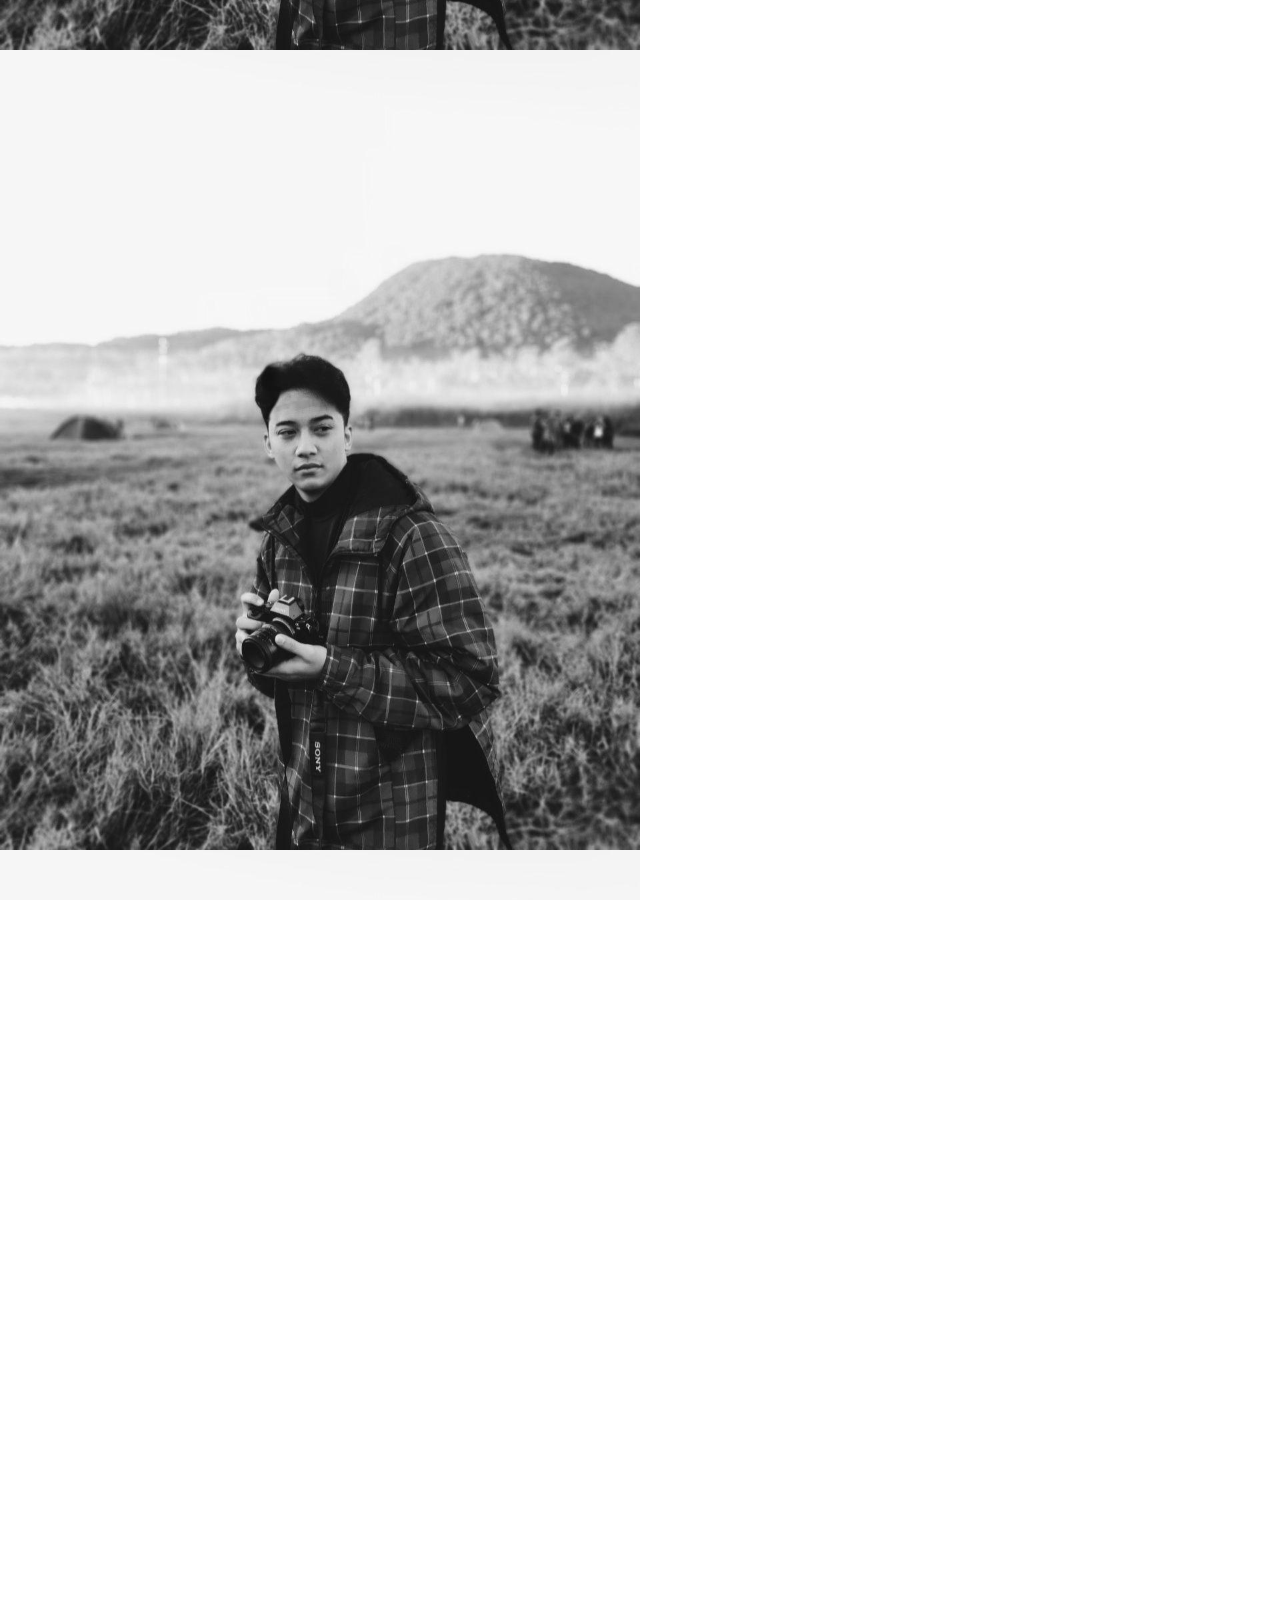
==== index.html @ 5ea64964 "Change Directory File" ====
<!doctype html>

<html lang="en">


<head>


  <!-- META -->
  <meta charset="utf-8">
  <meta name="robots" content="noodp">
  <meta name="viewport" content="width=device-width, initial-scale=1, maximum-scale=1, user-scalable=no">

  <!-- PAGE TITLE -->
  <title>Tirta - Identity</title>

  <!-- FAVICON -->
  <link rel="shortcut icon" href="assets/img/favicon.png">

  <!-- FONTS -->
  <link href="https://fonts.googleapis.com/css?family=Abril+Fatface%7CArapey&amp;subset=latin-ext" rel="stylesheet">

  <!-- STYLESHEETS -->
  <link rel="stylesheet" type="text/css" href="assets/css/plugins.css">
  <link rel="stylesheet" type="text/css" href="assets/css/main.css">


</head>


<body>


  <!-- PRELOADER -->
  <div class="preloader">

    <div class="spinner"></div>

  </div>
  <!-- /PRELOADER -->


  <!-- IMAGE CONTAINER -->
  <div class="image-container">

    <div class="background-img"></div>

  </div>
  <!-- /IMAGE CONTAINER -->


  <!-- CONTENT AREA -->
  <div class="content-area">


    <!-- CONTENT AREA INNER -->
    <div class="content-area-inner">


      <!-- INTRO -->
      <section id="intro">


        <!-- CONTAINER MID -->
        <div class="container-mid">


          <!-- ANIMATION CONTAINER -->
          <div class="animation-container animation-fade-down" data-animation-delay="0">

            <h1>I’m Tirta Yanuar,</h1>

          </div>
          <!-- /ANIMATION CONTAINER -->


          <!-- ANIMATION CONTAINER -->
          <div class="animation-container animation-fade-left" data-animation-delay="300">

            <p class="subline">hi, my name is tirta yanuar. Born on January 21, 1997, received a bachelor's degree in
              computer in 2019. a technology enthusiast and has more than 4 years of experience in the finance
              technology industry.</p>

          </div>
          <!-- /ANIMATION CONTAINER -->


          <!-- ANIMATION CONTAINER -->
          <div class="animation-container animation-fade-up" data-animation-delay="600">

            <a href="#about" class="smooth-scroll">Learn More<i class="fa fa-angle-down" aria-hidden="true"></i></a>

          </div>
          <!-- /ANIMATION CONTAINER -->


        </div>
        <!-- /CONTAINER MID -->


      </section>
      <!-- /INTRO -->


      <!-- ABOUT -->
      <section id="about">


        <h3 class="headline scroll-animated-from-right">About.</h3>

        <p class="scroll-animated-from-right">Experienced Software Engineer with a demonstrated history of working in
          Information Technology and Services Industry. Skills in using Java, Spring Boot, Hibernate, JPOS, SQL Server,
          MySQL, Integration Development core bussines with webservices. Currently working on changing Monolith
          Application into Microservice Application by implementing CI/CD, API Management, Health Check and
          Monitoring. I am a fast learner and comfortable working in a team, accept challenges, having good communication
          skills, remain focused and dedicated towards my work and responsibilities.</p>


      </section>
      <!-- /ABOUT -->


      <!-- SERVICE -->
      <section id="service">


        <h3 class="headline scroll-animated-from-right">Technical Skills</h3>


        <!-- SERVICE LIST -->
        <ul class="services-list">


          <li class="scroll-animated-from-right"><i class="fa fa-pencil-square-o" aria-hidden="true"></i>Java</li>
          <li class="scroll-animated-from-right"><i class="fa fa-eye" aria-hidden="true"></i>Spring Boot</li>
          <li class="scroll-animated-from-right"><i class="fa fa-database" aria-hidden="true"></i>MySQL</li>
          <li class="scroll-animated-from-right"><i class="fa fa-television" aria-hidden="true"></i>JPOS</li>
          <li class="scroll-animated-from-right"><i class="fa fa-square-o" aria-hidden="true"></i>GIT</li>


        </ul>
        <!-- /SERVICE LIST -->


      </section>
      <!-- /SERVICE -->


      <!-- WORK -->
      <section id="work">


        <h3 class="headline scroll-animated-from-right">My Work.</h3>


        <!-- SHOWCASE -->
        <div class="showcase">


          <!-- ITEM -->
          <div class="item scroll-animated-from-right">


            <!-- LIGHTBOX LINK -->
            <a href="#" data-featherlight="#item-1-lightbox">


              <!-- INFO -->
              <div class="info">


                <!-- CONTAINER MID -->
                <div class="container-mid">

                  <h5>PT. Pegadaian (Persero)</h5>
                  <p>Software Engineer - Middleware Back End Engineer</p>

                </div>
                <!-- /CONTAINER MID -->


              </div>
              <!-- /INFO -->


              <div class="background-image" style="background-image: url(assets/img/work/item-1.jpg)"></div>


            </a>
            <!-- /LIGHTBOX LINK -->


            <!-- LIGHTBOX -->
            <div id="item-1-lightbox" class="work-lightbox">


              <img class="img-responsive" src="assets/img/work/item-1.jpg" alt="image">

              <h3>PT. Pegadaian (Persero) · Full-time</h3>
              <p class="subline">Software Engineer - Middleware Back End Engineer</p>
              <p class="subline">Jan 2021 - Present · 1 yr 5 mos</p>
              <p class="subline">Jakarta, Indonesia</p>

              <p>Divisi PASTI (Pengembangan Aplikasi TI)<br />
                Department Middleware<br /></p>

              <p class="divisi">Responsibilities :<br />
                Changing Monolith
          Application into Microservices Application by implementing CI/CD, API Management, Health Check and
          Monitoring<br />
                Developing Doku Wallet Microservices <br />
                Developing Dukcapil Microservices<br />
                Developing BRI Microservices (API Prescreening)<br />
                Developing MPO(Multipayment Online) Agen Pegadaian Digital Services<br />
                Developing Agen Mitra products's channel (LOS PRIME, GADAI EFEK, BCA)<br />
                Identify and solve issue for Agent Mitra Product's Channel<br />
                Involved in Developing Direct Lending Product back-end service integrated with database, VA Payment
                and Bank Account (BNI, BCA).<br />
                Support SIT and UAT<br />
                Deployment, Test and Maintain<br />

                Technologies : Java, Spring Boot, DB2</p>


            </div>
            <!-- /LIGHTBOX -->


          </div>
          <!-- /ITEM -->


          <!-- ITEM -->
          <div class="item scroll-animated-from-right">


            <!-- LIGHTBOX LINK -->
            <a href="#" data-featherlight="#item-2-lightbox">


              <!-- INFO -->
              <div class="info">


                <!-- CONTAINER MID -->
                <div class="container-mid">

                  <h5>PT Phincon</h5>
                  <p>Technical Consultant</p>

                </div>
                <!-- /CONTAINER MID -->


              </div>
              <!-- /INFO -->


              <div class="background-image" style="background-image: url(assets/img/work/item-2.jpg)"></div>


            </a>
            <!-- /LIGHTBOX LINK -->


            <!-- LIGHTBOX -->
            <div id="item-2-lightbox" class="work-lightbox">


              <img class="img-responsive" src="assets/img/work/item-2.jpg" alt="image">

              <h3>PT Phincon</h3>
              <p class="subline">Technical Consultant</p>

              <p>Technical Consultant | Division of Middleware | Feb 2018 - December 2020 <br /> <br /> </p>
              <p class="phincon">
                TELEKOMUNIKASI INDONESIA (TELKOM) <br /><br />
                DEVELOPER OPERATIONS<br />
                Telkomsel TDW BAU 2019 Project | July 2020 - December 2020<br />
                Whitelist Mobile Subscriber Integrated Services Digital Network Number (MSISDN) for testing environment
                / Preproduction<br />
                Deployment web-api for Preproduction / Production environment <br />
                Deployment web-ui for Preproduction / Production environment<br />
                Build mobile android native (Preproduction - Production | debug and release version) <br />
                Build mobile iOS (Preproduction - Production | debug and release version)<br />
                SIT / UAT / FUT<br />
                Checking Log in Splunk alert, Monitoring New relic,  Monitoring Grafana (Incident, file system( House
                Keeping file, CPU, Memory), performance API)<br />
                <br /><br />
                DEVELOPER WEBMETHOD OF EAI NCX TLKM<br />
                Pengadaan Improvement Siebel dan EAI-NCX-TLKM Project |
                Juni 2020 - July 2020<br /><br />

                INDOSAT<br /><br />
                DEVELOPER ORACLE SERVICE BUS OF INDOSAT FAB ONLINE<br />
                Indosat Fab Online | March 2020 - May 2020<br /><br />

                TELEKOMUNIKASI INDONESIA (TELKOM)<br /><br />
                DEVELOPER WEBMETHOD OF EAI NCX RETAIL SYSTEM<br />
                Telkom Bucket Mandays MO Siebel and EAI-NCX Project | Sept 2019 - Feb 2020<br />
                Create Service for Modify Repricing BULK Order <br />
                Create Service for Disconnect BULK Order <br />
                Create Sevice for Upserting Milestone with Stored Procedure Siebel <br />
                Create Service for Special Number Order <br />
                Create Service for convert date from file SAMNAS (Suspend/Resume) Order<br /><br />

                QUALITY ASSURANCE OF EAI NCX RETAIL SYSTEM<br />
                Telkom NCX Retail Project | Aug 2018 - Feb 2019<br />
                Analyze API Create Customer and Account for Environtment TIBS<br />
                Create Order AO from SOAP UI & StarClick <br />
                Support testing Order CO, CN <br />
                Support SIT & UAT for Synchronize CA, BA & Service Request Module <br />
                Support SIT & UAT Order AO, SO, RO, DO, MO & Order Cancel <br />
                Complete Order from OSS <br />
                Check availability stock ODP on UIM <br />
                Retry or Re-process an order<br />
                Analysis Order Monitoring<br />
                Testing and Validation API for Customer<br />
                Deployment Object<br />
                Support Development Order Monitoring<br />
                Support Development Software AG<br /><br />

                INTEGRATION TESTER OF EAI NCX WHOLESALE SYSTEM<br />
                Telkom NCX Wholesale Project | Feb 2018 - July 2018<br />
                Synchronize CA BA Global Billing <br />
                Create Order AO,SO,RO,DO,MO,CO,Move from Siebel <br />
                Complete an Order from OSS <br />
                Check an order monitoring EAI Infussion (TOMSOM) <br />
                Check Order & Service request data on TIBs <br />
                Retry or Re-process an order <br />
                Configuration Product Pair<br />

              </p>
            </div>
            <!-- /LIGHTBOX -->


          </div>
          <!-- /ITEM -->


          <!-- ITEM -->
          <div class="item scroll-animated-from-right">


            <!-- LIGHTBOX LINK -->
            <a href="#" data-featherlight="#item-3-lightbox">


              <!-- INFO -->
              <div class="info">


                <!-- CONTAINER MID -->
                <div class="container-mid">

                  <h5>PT PUTRA SEJATI INDOMAKMUR</h5>
                  <p>IT Support</p>

                </div>
                <!-- /CONTAINER MID -->


              </div>
              <!-- /INFO -->


              <div class="background-image" style="background-image: url(assets/img/work/item-3.jpg)"></div>


            </a>
            <!-- /LIGHTBOX LINK -->


            <!-- LIGHTBOX -->
            <div id="item-3-lightbox" class="work-lightbox">


              <img class="img-responsive" src="assets/img/work/item-3.jpg" alt="image">

              <h3>PT PUTRA SEJATI INDOMAKMUR</h3>
              <p class="subline">IT Support</p>
              <p class="subline">IT Support | Aug 2014 - Oct 2014</p>

              <p>Support, identify, solve issue, test and Learn PHP Native</p>


            </div>
            <!-- /LIGHTBOX -->


          </div>
          <!-- /ITEM -->


        </div>
        <!-- /SHOWCASE -->

      </section>
      <!-- /WORK -->


      <!-- CONTACT -->
      <section id="contact">


        <h3 class="headline scroll-animated-from-right">Contact Me.</h3>


        <!-- CONTACT LIST -->
        <ul class="contact-list">

          <li class="scroll-animated-from-right"><i class="fa fa-mobile" aria-hidden="true"></i>+6281285044522</li>
          <li class="scroll-animated-from-right"><i class="fa fa-envelope-o"
              aria-hidden="true"></i>tirtayanuar21@gmail.com</li>

        </ul>
        <!-- /CONTACT LIST -->


        <!-- CONTACT FORM -->
        <form id="contact-form" action="assets/php/contact.php" method="post">


          <input id="contact-form-name" type="text" name="name" class="form-control scroll-animated-from-right"
            placeholder="* Your Name">

          <input id="contact-form-email" type="text" name="email" class="form-control scroll-animated-from-right"
            placeholder="* Your Email">

          <!-- PHANTOM ELEMENT ( HONEYPOT CAPTCHA FOR SECURITY ) -->
          <div class="fhp-input"><input id="contact-form-company" type="text" name="company" class="form-control"></div>
          <!-- /PHANTOM ELEMENT ( HONEYPOT CAPTCHA FOR SECURITY ) -->

          <textarea id="contact-form-message" name="message" class="form-control scroll-animated-from-right"
            placeholder="* Your Message"></textarea>

          <button type="submit" class="form-control scroll-animated-from-right">Send Mail</button>

          <div class="success-message">* The Email was Sent Successfully!</div>


        </form>
        <!-- /CONTACT FORM -->


      </section>
      <!-- /CONTACT -->


      <!-- FOOTER -->
      <section id="footer">


        <!-- SOCIAL ICONS -->
        <ul class="social-icons scroll-animated-from-right">


          <li><a href="https://www.instagram.com/tirtayanuar/"><i class="fa fa-instagram" aria-hidden="true"></i></a></li>
          <li><a href="https://api.whatsapp.com/send?phone=6281285044522"><i class="fa fa-whatsapp" aria-hidden="true"></i></a></li>
          <li><a href="https://www.linkedin.com/in/tirta-yanuar-038160159/"><i class="fa fa-linkedin" aria-hidden="true"></i></a></li>


        </ul>
        <!-- /SOCIAL ICONS -->


        <p class="scroll-animated-from-right">© 2017 Your Brand | Design by <a
            href="https://templatefoundation.com">Template Foundation</a></p>


      </section>
      <!-- /FOOTER -->


    </div>
    <!-- /CONTENT AREA INNER -->


  </div>
  <!-- /CONTENT AREA -->


  <!-- JAVASCRIPTS -->
  <script type="text/javascript" src="assets/js/plugins.js"></script>
  <script type="text/javascript" src="assets/js/main.js"></script>


</body>


</html>
---- assets/css/main.css ----
/******************************************************************


	------------------------
	-- TABLE OF CONTENTS --
	------------------------
	
	--  01. Basic
	--  02. Preloader
    --  03. Image Container
    --  04. Content Area
    --  05. Content Area --> Intro
    --  06. Content Area --> About
    --  07. Content Area --> Service
    --  08. Content Area --> Work
    --  09. Content Area --> Contact
    --  10. Content Area --> Footer
 
 
 ******************************************************************/




/** 1. Basic
*******************************************************************/

html
{
    font-size: 10px;
}

body
{
    font-family: 'Arapey', serif;
    font-weight: 300;
    font-style: normal;

    color: #000;
    background: #fff;

    -webkit-font-smoothing: antialiased;
}

h1,
h2,
h3,
h4,
h5,
h6
{
    font-family: 'Abril Fatface', cursive;
    font-weight: normal;

    letter-spacing: .05em;

    color: #000;;
}

h1
{
    font-size: 4.4rem;
}

h2
{
    font-size: 3.9rem;
}

h3
{
    font-size: 3.4rem;
}

h4
{
    font-size: 2.9rem;
}

h5
{
    font-size: 2.4rem;
}

h6
{
    font-size: 1.9rem;
}

p
{
    font-size: 1.8rem;
}

a,
a:hover,
a:focus
{
    cursor: pointer;
    -webkit-transition: all 300ms ease;
         -o-transition: all 300ms ease;
            transition: all 300ms ease;
    text-decoration: none;
}

a:hover
{
    color: #111;
}

@media (max-width:600px)
{
    html
    {
        font-size: 8px;
    }
}

@media (max-width:500px)
{
    html
    {
        font-size: 7px;
    }
}



/** 2. Preloader
*******************************************************************/

.preloader
{
    position: fixed;
    z-index: 100000;
    bottom: 0;
    left: 0;

    overflow: hidden;

    width: 100%;
    height: 100%;

    background: #fff;
}

.preloader.hide-preloader
{
    height: 0;
    
    -webkit-transition: .7s ease .3s;
         -o-transition: .7s ease .3s;
            transition: .7s ease .3s;
}

.preloader .spinner
{
    position: absolute;
    top: 50%;
    left: 50%;

    display: block;

    width: 50px;
    height: 50px;
    margin-top: -25px;
    margin-left: -25px;

    -webkit-animation: spinner-pulse .6s infinite ease-in-out;
            animation: spinner-pulse .6s infinite ease-in-out;
    text-align: center;

    opacity: 1;
    border-radius: 100%;
    background-color: #111;
}

.preloader.hide-preloader .spinner
{
    opacity: 0;
    
    -webkit-transition: .3s ease;
         -o-transition: .3s ease;
            transition: .3s ease;
}

@-webkit-keyframes spinner-pulse
{
    0%
    {
        -webkit-transform: scale(0);
    }
    100%
    {
        -webkit-transform: scale(1.0);

        opacity: 0;
    }
}

@keyframes spinner-pulse
{
    0%
    {
        -webkit-transform: scale(0);
                transform: scale(0);
    }
    100%
    {
        -webkit-transform: scale(1.0);
                transform: scale(1.0);

        opacity: 0;
    }
}



/** 3. Image Container
*******************************************************************/

.image-container
{
    position: fixed;
    z-index: 10;
    top: 0;
    left: 0;

    width: 50%;
    height: 100%;
}

.image-container .background-img
{
    position: absolute;
    z-index: 1;
    top: 0;
    left: 0;

    width: 100%;
    height: 100%;

    -webkit-transition: opacity 1s ease;
         -o-transition: opacity 1s ease;
            transition: opacity 1s ease;

    background: url(../img/background.jpg);
    background-repeat: repeat;
    background-size: contain;
    background-position: center;
}

@media (max-width:1200px)
{
    .image-container
    {
        position: relative;
        z-index: 10;
        top: 0;
        left: 0;

        width: 100%;
        height: 100vh;
    }
}



/** 4. Content Area
*******************************************************************/

.content-area
{
    position: relative;
    left: 0;

    width: 100%;
}

.content-area .content-area-inner
{
    position: relative;
    left: 50%;
    
    width: 50%;
    padding: 0 20px;
    overflow-x: hidden;
}

.content-area .content-area-inner section
{
    max-width: 520px;
    margin: 0 auto 18vh auto;
}

.content-area .content-area-inner section:last-child
{
    margin-bottom: 10vh;
}

.content-area .content-area-inner section h3.headline
{
    margin-bottom: 1.2em;
}

@media (max-width:1200px)
{
    .content-area .content-area-inner
    {
        left: 0;

        width: 100%;
        padding: 0 20px;
    }
}



/** 5. Content Area --> Intro
*******************************************************************/


#intro
{
    position: relative;

    height: 100vh;
    margin-bottom: 0;
}

#intro .container-mid
{
    position: absolute;
    top: 50%;

    width: 100%;

    -webkit-transform: translateY(-50%);
        -ms-transform: translateY(-50%);
            transform: translateY(-50%);
}

#intro .container-mid p.subline
{
    font-size: 2.2rem;
    line-height: 1.6em;

    margin-top: 2em;
    margin-bottom: 2.2em;
}

#intro .container-mid a
{
    font-size: 2.4rem;
    line-height: 2.92em;

    position: relative;

    display: inline-block;
    overflow: hidden;

    padding: 0 2.6em;

    -webkit-transition: .2s ease;
         -o-transition: .2s ease;
            transition: .2s ease;

    color: #fff;
    border-radius: 100px;
    background: none;
}

#intro .container-mid a:before
{
    position: absolute;
    z-index: -1;
    top: 0;
    left: 0;

    width: 100%;
    height: 100%;

    content: '';

    border-radius: 100px;
    background: #111;
}

#intro .container-mid a:after
{
    position: absolute;
    z-index: -1;
    top: 0;
    left: 0;

    width: 0;
    height: 100%;

    content: '';
    -webkit-transition: .2s ease;
         -o-transition: .2s ease;
            transition: .2s ease;

    background: #008aff;
}

#intro .container-mid a:hover:after
{
    width: 100%;
}

#intro .container-mid a i
{
    font-size: .85em;

    margin-left: .7em;
}

#intro .animation-container
{
    -webkit-transition: .5s ease;
         -o-transition: .5s ease;
            transition: .5s ease;
}

#intro .animation-container.animation-fade
{
    opacity: 0;
}

#intro .animation-container.animation-fade.run-animation
{
    opacity: 1;
}

#intro .animation-container.animation-fade-up
{
    -webkit-transform: translateY(10vh);
        -ms-transform: translateY(10vh);
            transform: translateY(10vh);

    opacity: 0;
}

#intro .animation-container.animation-fade-up.run-animation
{
    -webkit-transform: translateY(0);
        -ms-transform: translateY(0);
            transform: translateY(0);

    opacity: 1;
}

#intro .animation-container.animation-fade-down
{
    -webkit-transform: translateY(-10vh);
        -ms-transform: translateY(-10vh);
            transform: translateY(-10vh);

    opacity: 0;
}

#intro .animation-container.animation-fade-down.run-animation
{
    -webkit-transform: translateY(0);
        -ms-transform: translateY(0);
            transform: translateY(0);

    opacity: 1;
}

#intro .animation-container.animation-fade-left
{
    -webkit-transform: translateX(10vh);
        -ms-transform: translateX(10vh);
            transform: translateX(10vh);

    opacity: 0;
}

#intro .animation-container.animation-fade-left.run-animation
{
    -webkit-transform: translateX(0);
        -ms-transform: translateX(0);
            transform: translateX(0);

    opacity: 1;
}

#intro .animation-container.animation-fade-right
{
    -webkit-transform: translateX(-10vh);
        -ms-transform: translateX(-10vh);
            transform: translateX(-10vh);

    opacity: 0;
}

#intro .animation-container.animation-fade-right.run-animation
{
    -webkit-transform: translateX(0);
        -ms-transform: translateX(0);
            transform: translateX(0);

    opacity: 1;
}

@media (max-width:1200px)
{
    #intro
    {
        height: auto;
    }

    #intro .container-mid
    {
        position: relative;
        top: 0;

        margin: 15vh 0;

        -webkit-transform: translate(0);
            -ms-transform: translate(0);
                transform: translate(0);
    }
}



/** 6. Content Area --> About
*******************************************************************/

#about p
{
    line-height: 1.5em;

    margin-bottom: 2em;
}

#about p:last-child
{
    margin-bottom: 0;
}



/** 7. Content Area --> Service
*******************************************************************/

#service .services-list
{
    margin-bottom: 0;
    padding: 0;

    list-style: none;
}

#service .services-list li
{
    font-size: 2.4rem;
    line-height: 3.4em;
}

#service .services-list li i
{
    font-size: 2rem;
    line-height: 3em;

    width: 3em;
    height: 3em;
    margin-right: 1.5em;

    text-align: center;

    color: #fff;
    border-radius: 100px;
    background: #111;
}



/** 8. Content Area --> Work
*******************************************************************/

#work .showcase .item
{
    position: relative;

    overflow: hidden;

    width: 100%;
    height: 24rem;
    margin: 0;
    margin-bottom: 6vh;

    cursor: pointer;

    border-radius: 3rem;
    background: #111;
}

#work .showcase .item:last-child
{
    margin-bottom: 0;
}

#work .showcase .item .info
{
    position: absolute;
    z-index: 100;
    top: 0;
    left: 0;

    width: 0;
    height: 100%;

    -webkit-transition: .25s ease;
         -o-transition: .25s ease;
            transition: .25s ease;

    color: #fff;
    background: #008aff;
}

#work .showcase .item:hover .info
{
    width: 100%;
}

#work .showcase .item .info .container-mid
{
    position: absolute;
    top: 50%;
    left: 0;

    width: 100%;
    padding: 0 6rem;

    -webkit-transform: translateY(-50%);
        -ms-transform: translateY(-50%);
            transform: translateY(-50%);
}

#work .showcase .item .info .container-mid h5
{
    -webkit-transform: translateX(4vh);
        -ms-transform: translateX(4vh);
            transform: translateX(4vh);

    opacity: 0;
    color: #fff;
}

#work .showcase .item:hover .info .container-mid h5
{
    -webkit-transition: .2s ease .2s;
         -o-transition: .2s ease .2s;
            transition: .2s ease .2s;
    -webkit-transform: translateX(0);
        -ms-transform: translateX(0);
            transform: translateX(0);

    opacity: 1;
}

#work .showcase .item .info .container-mid p
{
    position: relative;

    padding-left: 2.7rem;

    -webkit-transform: translateX(4vh);
        -ms-transform: translateX(4vh);
            transform: translateX(4vh);
    letter-spacing: .025em;

    opacity: 0;
}

#work .showcase .item:hover .info .container-mid p
{
    -webkit-transition: .2s ease .3s;
         -o-transition: .2s ease .3s;
            transition: .2s ease .3s;
    -webkit-transform: translateX(0);
        -ms-transform: translateX(0);
            transform: translateX(0);

    opacity: 1;
}

#work .showcase .item .info .container-mid p:before
{
    position: absolute;
    top: 50%;
    left: 0;

    width: 1.1em;
    height: 1px;

    content: '';
    -webkit-transform: translateY(-50%);
        -ms-transform: translateY(-50%);
            transform: translateY(-50%);

    background: #fff;
}

#work .showcase .item .background-image
{
    position: absolute;
    top: 0;
    left: 0;

    width: 100%;
    height: 100%;

    background-repeat: no-repeat;
    background-position: center;
    background-size: cover;
}

.featherlight .featherlight-content
{
    max-height: 95%;
    padding: 0;

    border-bottom: 0;
}

.featherlight .featherlight-content  .featherlight-close-icon
{
    font-size: 2.4rem;
    line-height: 1em;

    top: .5em;
    right: .5em;

    width: 1em;

    outline: none !important;
}

.featherlight .featherlight-content .work-lightbox
{
    max-width: 1000px;
    padding: 6vh;

    text-align: center;
}

.featherlight .featherlight-content .work-lightbox img
{
    margin: 0 auto 4vh auto;
}

.featherlight .featherlight-content .work-lightbox p.subline
{
    margin-bottom: 1em;

    letter-spacing: .025em;
}

.featherlight .featherlight-content .work-lightbox p.divisi{
    text-align: left;
}

.featherlight .featherlight-content .work-lightbox p.phincon{
    text-align: left;
}

.featherlight .featherlight-content .work-lightbox p
{
    max-width: 596px;
    margin: 0 auto;
}

.featherlight .featherlight-content .work-lightbox p.phincon
{
    max-width: 723px;
    margin: 0 auto;
}


/** 9. Content Area --> Contact
*******************************************************************/

#contact .contact-list
{
    margin-bottom: 3.4em;
    padding: 0;

    list-style: none;
}

#contact .contact-list li
{
    font-size: 2.4rem;
    line-height: 2.4em;
}

#contact .contact-list li i
{
    line-height: 1.2em;

    width: 1.2em;
    height: 1.2em;
    margin-right: 1em;

    text-align: center;

    border-radius: 100px;
}

#contact #contact-form
{
    position: relative;
}

#contact #contact-form .fhp-input
{
    display: none;

    pointer-events: none;

    opacity: 0;
}

#contact #contact-form input,
#contact #contact-form textarea,
#contact #contact-form button
{
    font-size: 2rem;

    margin-bottom: 3.4vh;

    -webkit-transition: .4s ease;
         -o-transition: .4s ease;
            transition: .4s ease;

    color: #fff;
    border: none !important;
    border-radius: 34px;
    outline: none !important;
    background: #111;
    -webkit-box-shadow: none !important;
            box-shadow: none !important;
}

#contact #contact-form.success input,
#contact #contact-form.success textarea,
#contact #contact-form.success button
{
    line-height: 0;

    height: 0;
    margin: 0;
    padding: 0;

    opacity: 0;
}

#contact #contact-form input::-webkit-input-placeholder,
#contact #contact-form textarea::-webkit-input-placeholder
{
    color: #fff;
}

#contact #contact-form input:-ms-input-placeholder,
#contact #contact-form textarea:-ms-input-placeholder
{
    color: #fff;
}

#contact #contact-form input::placeholder,
#contact #contact-form textarea::placeholder
{
    color: #fff;
}

#contact #contact-form input.error,
#contact #contact-form textarea.error
{
    background: red;
}

#contact #contact-form input
{
    line-height: 3.2em;

    height: 3.2em;
    padding-right: 1.6em;
    padding-left: 1.6em;
}

#contact #contact-form textarea
{
    line-height: 1.7em;

    height: 8em;
    padding-top: .7em;
    padding-right: 1.6em;
    padding-left: 1.6em;
}

#contact #contact-form button
{
    line-height: 3.2em;

    position: relative;

    display: inline-block;
    overflow: hidden;

    width: auto;
    height: 3.2em;
    margin-bottom: 0;
    padding: 0 3.6em;

    background: none !important;
}

#contact #contact-form button:before
{
    position: absolute;
    z-index: -1;
    top: 0;
    left: 0;

    width: 100%;
    height: 100%;

    content: '';

    border-radius: 100px;
    background: #111;
}

#contact #contact-form button:after
{
    position: absolute;
    z-index: -1;
    top: 0;
    left: 0;

    width: 0;
    height: 100%;

    content: '';
    -webkit-transition: .2s ease;
         -o-transition: .2s ease;
            transition: .2s ease;

    background: #008aff;
}

#contact #contact-form button:hover:after
{
    width: 100%;
}

#contact #contact-form .success-message
{
    font-size: 2rem;
    line-height: 0;

    position: relative;
    bottom: 0;
    left: 0;

    height: 0;
    margin-top: -1.6em;
    padding: 0 2em;

    -webkit-transition: .2s ease;
         -o-transition: .2s ease;
            transition: .2s ease;
    pointer-events: none;

    opacity: 0;
    color: #fff;
    border-radius: 3em;
    background: limegreen;
}

#contact #contact-form.success .success-message
{
    line-height: 6em;

    height: 6em;

    pointer-events: all;

    opacity: 1;
}



/** 10. Content Area --> Footer
*******************************************************************/

#footer .social-icons
{
    padding: 0;

    list-style: none;
}

#footer .social-icons li
{
    font-size: 2rem;
    line-height: 3em;

    position: relative;

    display: inline-block;
    overflow: hidden;

    width: 3em;
    height: 3em;
    margin: 0;
    margin-right: 1em;

    text-align: center;

    color: #fff;
    border-radius: 100%;
    background: none;
}

#footer .social-icons li:before
{
    position: absolute;
    z-index: -1;
    top: 0;
    left: 0;

    width: 100%;
    height: 100%;

    content: '';

    border-radius: 100px;
    background: #111;
}

#footer .social-icons li:after
{
    position: absolute;
    z-index: -1;
    top: 0;
    left: 0;

    width: 0;
    height: 100%;

    content: '';
    -webkit-transition: .2s ease;
         -o-transition: .2s ease;
            transition: .2s ease;

    background: #008aff;
}

#footer .social-icons li:hover:after
{
    width: 100%;
}

#footer .social-icons li a
{
    font-size: inherit;

    display: block;

    color: #fff;
    border: none;
}

#footer p
{
    margin-top: 1.6em;
}

#footer p a
{
    color: #000;
    border-bottom: 1px solid #111;
}
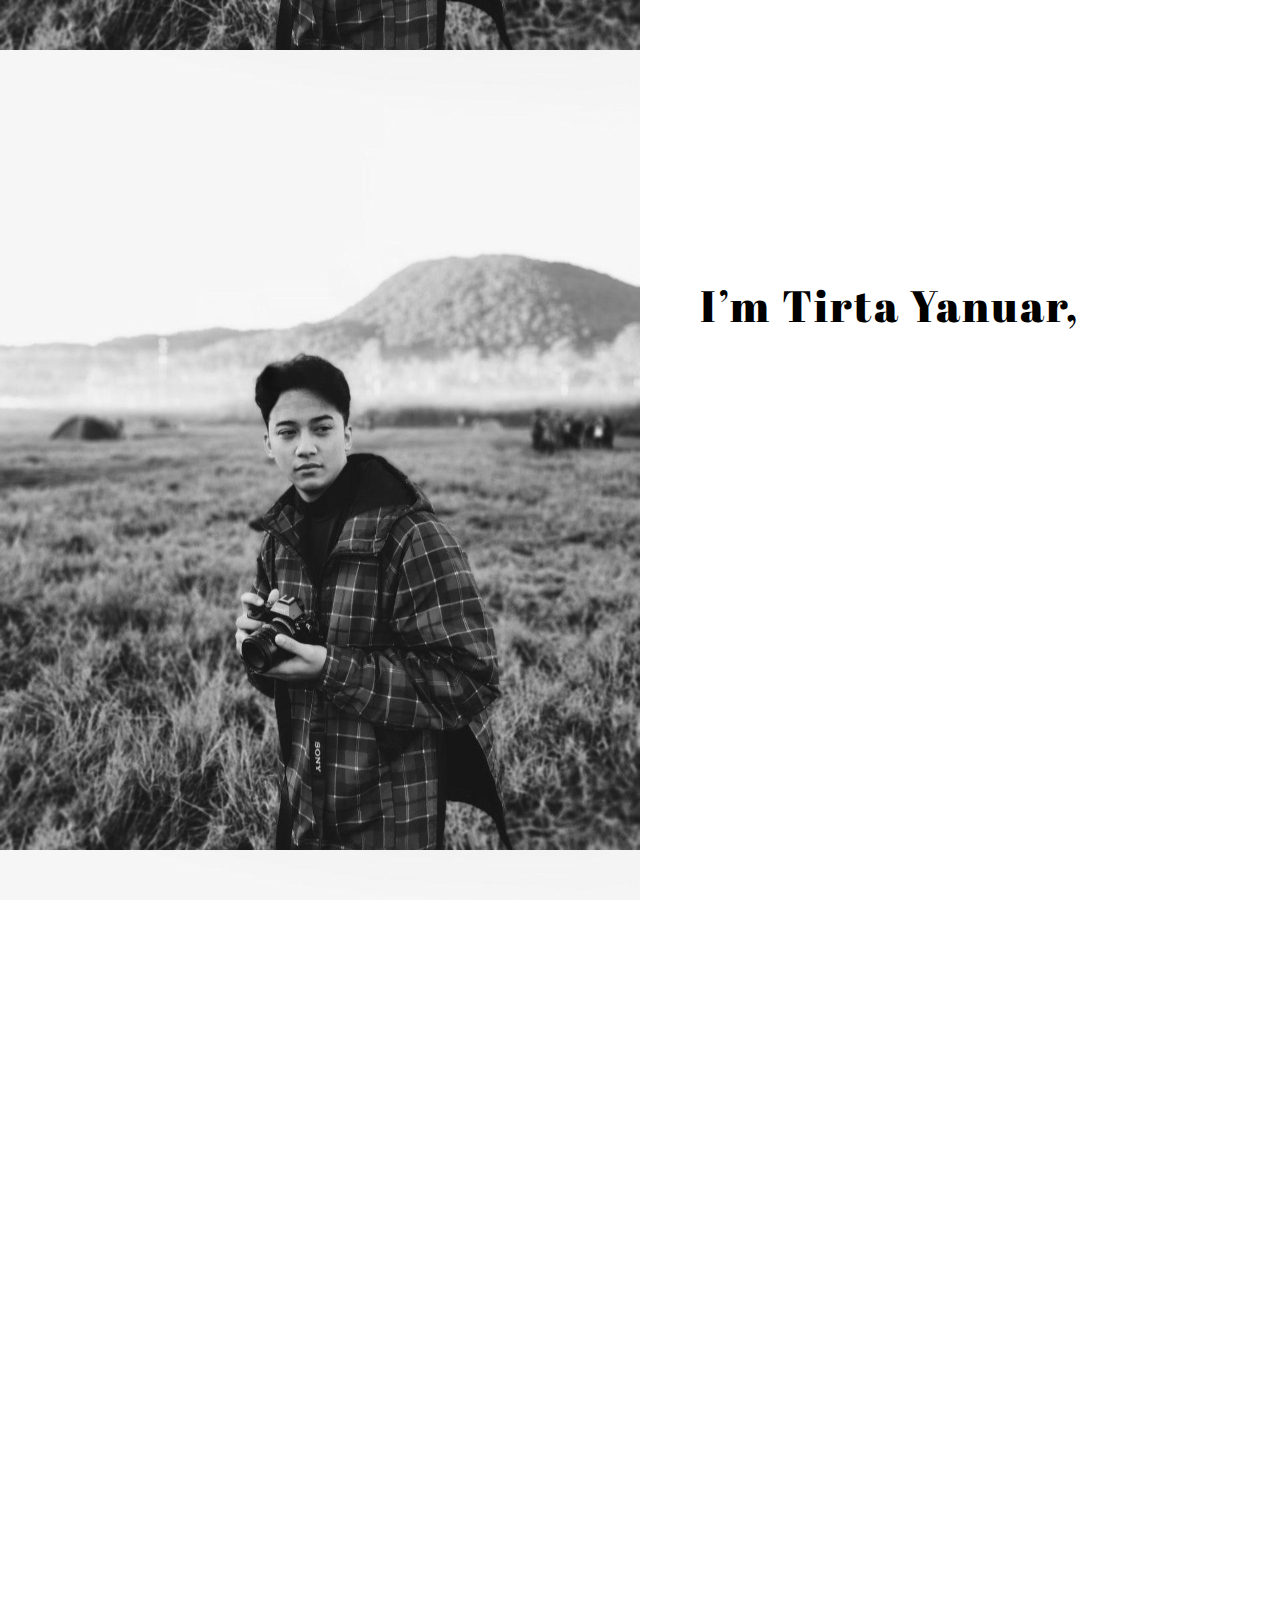
==== commit 2c95ac4d: "Fixing code" ====
--- a/index.html
+++ b/index.html
@@ -172,7 +172,7 @@
                 <!-- CONTAINER MID -->
                 <div class="container-mid">
 
-                  <h5>PT. Pegadaian (Persero)</h5>
+                  <h5>PT Pegadaian (Persero)</h5>
                   <p>Software Engineer - Middleware Back End Engineer</p>
 
                 </div>
@@ -196,7 +196,7 @@
 
               <img class="img-responsive" src="assets/img/work/item-1.jpg" alt="image">
 
-              <h3>PT. Pegadaian (Persero) · Full-time</h3>
+              <h3>PT Pegadaian (Persero) · Full-time</h3>
               <p class="subline">Software Engineer - Middleware Back End Engineer</p>
               <p class="subline">Jan 2021 - Present · 1 yr 5 mos</p>
               <p class="subline">Jakarta, Indonesia</p>
@@ -354,7 +354,7 @@
                 <!-- CONTAINER MID -->
                 <div class="container-mid">
 
-                  <h5>PT PUTRA SEJATI INDOMAKMUR</h5>
+                  <h5>PT Putra Sejati Indomakmur</h5>
                   <p>IT Support</p>
 
                 </div>
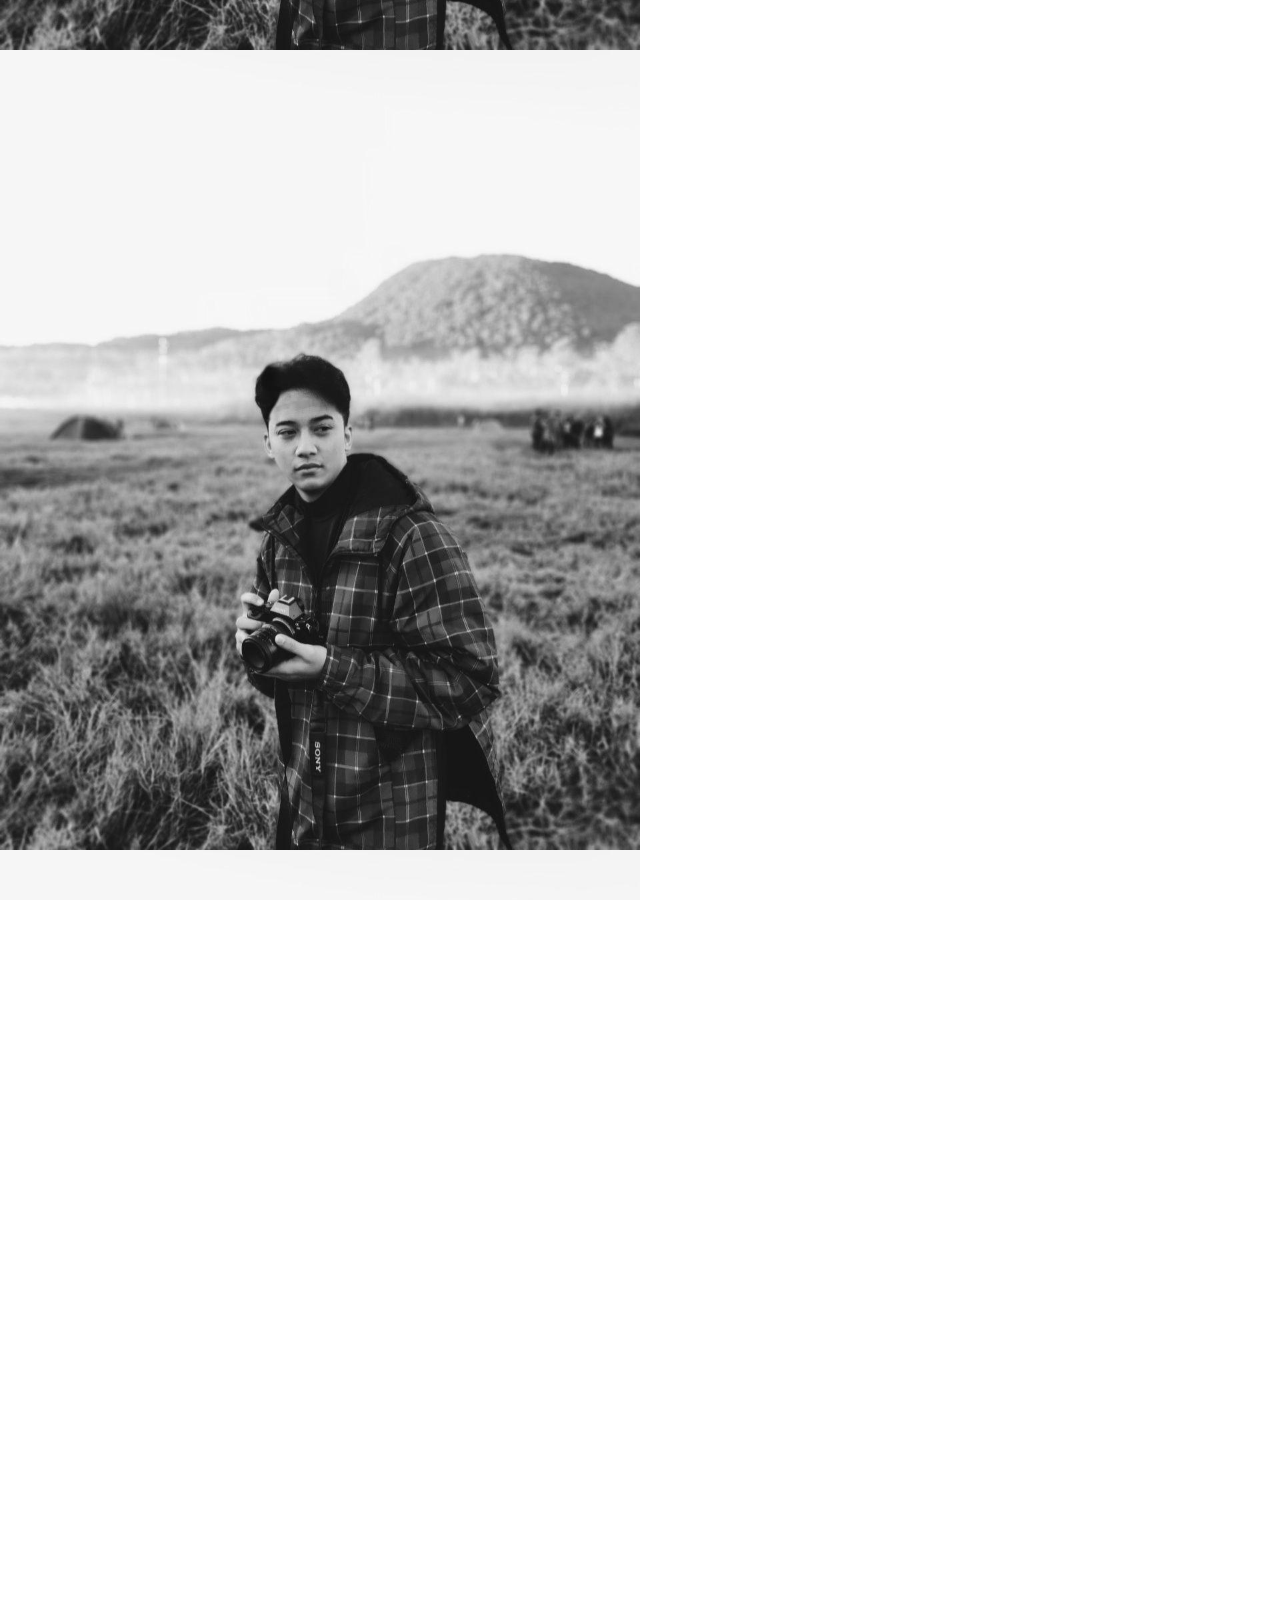
==== commit fd715a9a: "Fixing code" ====
--- a/index.html
+++ b/index.html
@@ -112,7 +112,8 @@
           Information Technology and Services Industry. Skills in using Java, Spring Boot, Hibernate, JPOS, SQL Server,
           MySQL, Integration Development core bussines with webservices. Currently working on changing Monolith
           Application into Microservice Application by implementing CI/CD, API Management, Health Check and
-          Monitoring. I am a fast learner and comfortable working in a team, accept challenges, having good communication
+          Monitoring. I am a fast learner and comfortable working in a team, accept challenges, having good
+          communication
           skills, remain focused and dedicated towards my work and responsibilities.</p>
 
 
@@ -206,8 +207,8 @@
 
               <p class="divisi">Responsibilities :<br />
                 Changing Monolith
-          Application into Microservices Application by implementing CI/CD, API Management, Health Check and
-          Monitoring<br />
+                Application into Microservices Application by implementing CI/CD, API Management, Health Check and
+                Monitoring<br />
                 Developing Doku Wallet Microservices <br />
                 Developing Dukcapil Microservices<br />
                 Developing BRI Microservices (API Prescreening)<br />
@@ -456,18 +457,16 @@
         <ul class="social-icons scroll-animated-from-right">
 
 
-          <li><a href="https://www.instagram.com/tirtayanuar/"><i class="fa fa-instagram" aria-hidden="true"></i></a></li>
-          <li><a href="https://api.whatsapp.com/send?phone=6281285044522"><i class="fa fa-whatsapp" aria-hidden="true"></i></a></li>
-          <li><a href="https://www.linkedin.com/in/tirta-yanuar-038160159/"><i class="fa fa-linkedin" aria-hidden="true"></i></a></li>
+          <li><a href="https://www.instagram.com/tirtayanuar/"><i class="fa fa-instagram" aria-hidden="true"></i></a>
+          </li>
+          <li><a href="https://api.whatsapp.com/send?phone=6281285044522"><i class="fa fa-whatsapp"
+                aria-hidden="true"></i></a></li>
+          <li><a href="https://www.linkedin.com/in/tirta-yanuar-038160159/"><i class="fa fa-linkedin"
+                aria-hidden="true"></i></a></li>
 
 
         </ul>
         <!-- /SOCIAL ICONS -->
-
-
-        <p class="scroll-animated-from-right">© 2017 Your Brand | Design by <a
-            href="https://templatefoundation.com">Template Foundation</a></p>
-
 
       </section>
       <!-- /FOOTER -->
